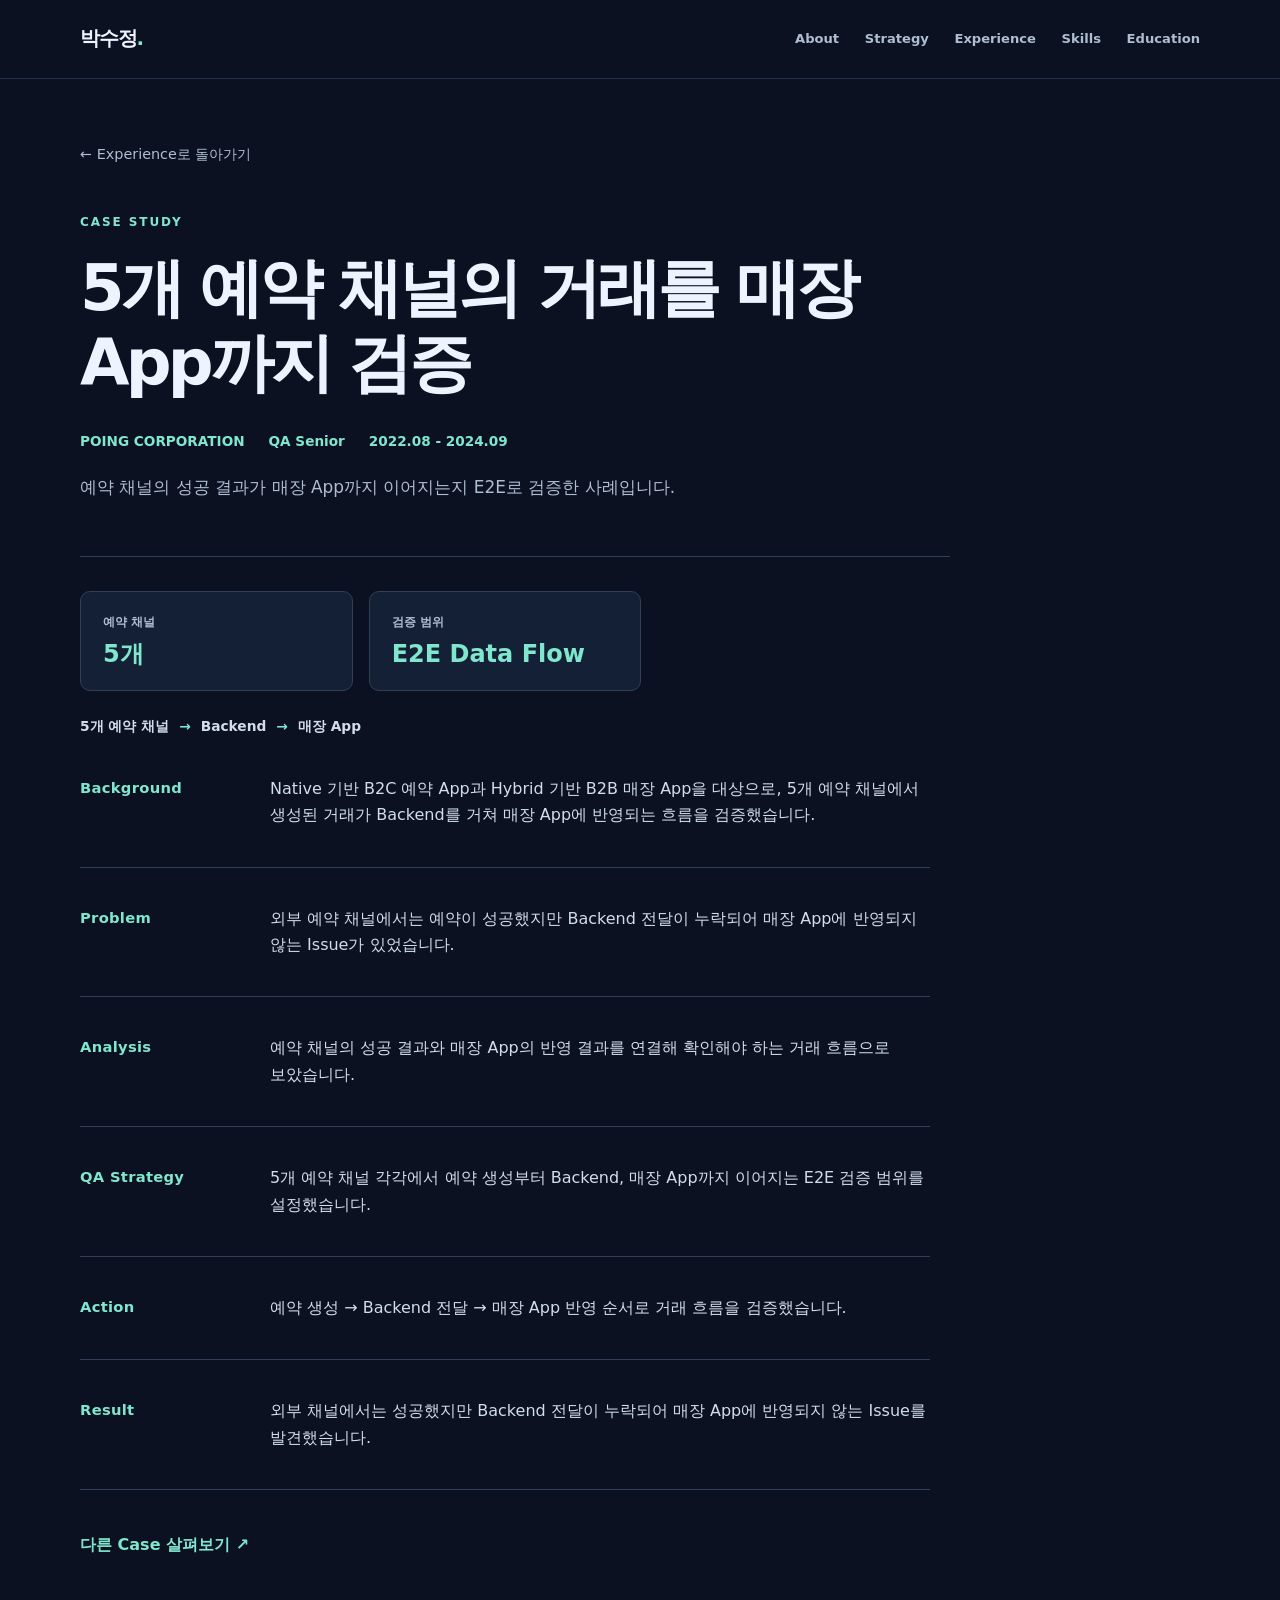
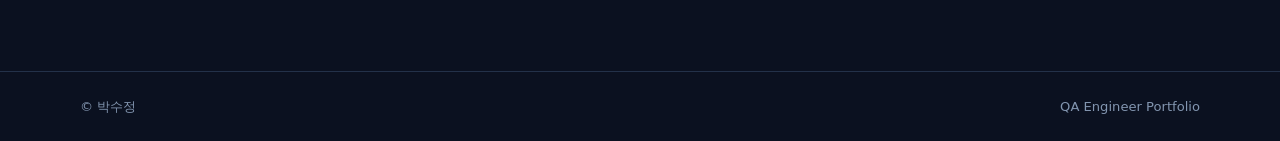
==== cases/product-e2e.html @ 2d3e7423 "Build QA portfolio experience and case studies" ====
<!doctype html>
<html lang="ko">
<head>
  <meta charset="utf-8">
  <meta name="viewport" content="width=device-width, initial-scale=1">
  <meta name="description" content="5개 예약 채널의 거래를 매장 App까지 검증 사례">
  <title>5개 예약 채널의 거래를 매장 App까지 검증 | 박수정 QA Portfolio</title>
  <link rel="stylesheet" href="../assets/style.css">
</head>
<body>
  <a class="skip-link" href="#main">본문으로 이동</a>
  <header class="site-header"><div class="container header-inner">
    <a class="brand" href="../index.html" aria-label="박수정 홈">박수정<span>.</span></a>
    <nav class="site-nav" aria-label="주 메뉴"><a href="../index.html#about">About</a><a href="../index.html#strategy">Strategy</a><a href="../index.html#experience">Experience</a><a href="../index.html#skills">Skills</a><a href="../index.html#education">Education</a></nav>
  </div></header>
  <main class="container detail-main" id="main">
    <a class="back-link" href="../index.html#poing">← Experience로 돌아가기</a>
    <header class="detail-header">
      <p class="eyebrow">Case Study</p>
      <h1>5개 예약 채널의 거래를 매장 App까지 검증</h1>
      <div class="detail-meta"><span>POING CORPORATION</span><span>QA Senior</span><span>2022.08 - 2024.09</span></div>
      <p>예약 채널의 성공 결과가 매장 App까지 이어지는지 E2E로 검증한 사례입니다.</p>
    </header>
    <dl class="detail-highlights">
      <div><dt>예약 채널</dt><dd>5개</dd></div>
      <div><dt>검증 범위</dt><dd>E2E Data Flow</dd></div>
    </dl>
    <ol class="detail-flow" aria-label="예약 Data Flow"><li>5개 예약 채널</li><li>Backend</li><li>매장 App</li></ol>
    <div class="detail-content">
    <section class="detail-block" aria-labelledby="block-1"><h2 id="block-1">Background</h2><p>Native 기반 B2C 예약 App과 Hybrid 기반 B2B 매장 App을 대상으로, 5개 예약 채널에서 생성된 거래가 Backend를 거쳐 매장 App에 반영되는 흐름을 검증했습니다.</p></section>
    <section class="detail-block" aria-labelledby="block-2"><h2 id="block-2">Problem</h2><p>외부 예약 채널에서는 예약이 성공했지만 Backend 전달이 누락되어 매장 App에 반영되지 않는 Issue가 있었습니다.</p></section>
    <section class="detail-block" aria-labelledby="block-3"><h2 id="block-3">Analysis</h2><p>예약 채널의 성공 결과와 매장 App의 반영 결과를 연결해 확인해야 하는 거래 흐름으로 보았습니다.</p></section>
    <section class="detail-block" aria-labelledby="block-4"><h2 id="block-4">QA Strategy</h2><p>5개 예약 채널 각각에서 예약 생성부터 Backend, 매장 App까지 이어지는 E2E 검증 범위를 설정했습니다.</p></section>
    <section class="detail-block" aria-labelledby="block-5"><h2 id="block-5">Action</h2><p>예약 생성 → Backend 전달 → 매장 App 반영 순서로 거래 흐름을 검증했습니다.</p></section>
    <section class="detail-block" aria-labelledby="block-6"><h2 id="block-6">Result</h2><p>외부 채널에서는 성공했지만 Backend 전달이 누락되어 매장 App에 반영되지 않는 Issue를 발견했습니다.</p></section>
    </div>
    <a class="detail-next" href="../index.html#poing">다른 Case 살펴보기 ↗</a>
  </main>
  <footer class="site-footer"><div class="container"><span>© 박수정</span><span>QA Engineer Portfolio</span></div></footer>
</body>
</html>
---- assets/style.css ----
:root {
  color-scheme: dark;
  font-family: system-ui, -apple-system, BlinkMacSystemFont, "Segoe UI", sans-serif;
  background: #0b1120;
  color: #edf3ff;
  line-height: 1.65;
}
* { box-sizing: border-box; }
html { scroll-behavior: smooth; }
body { margin: 0; min-width: 320px; }
a { color: inherit; }
a:focus-visible { outline: 2px solid #80e6ce; outline-offset: 4px; }
.skip-link { position: absolute; top: -60px; left: 16px; z-index: 10; padding: 8px 14px; background: #80e6ce; color: #0b1120; }
.skip-link:focus { top: 12px; }
.container { width: min(100% - 48px, 1120px); margin-inline: auto; }
.site-header { border-bottom: 1px solid #233149; }
.header-inner { display: flex; align-items: center; justify-content: space-between; gap: 32px; min-height: 78px; }
.brand { flex: none; font-size: 1.24rem; font-weight: 800; letter-spacing: -.06em; text-decoration: none; }
.brand span { color: #80e6ce; }
.site-nav { display: flex; align-items: center; gap: clamp(12px, 2vw, 26px); }
.site-nav a { color: #aebdd1; font-size: .82rem; font-weight: 600; white-space: nowrap; text-decoration: none; }
.site-nav a:hover, .profile-links a:hover { color: #80e6ce; }
.eyebrow { margin: 0 0 18px; color: #80e6ce; font-size: .75rem; font-weight: 800; letter-spacing: .16em; text-transform: uppercase; }
.eyebrow span { display: inline-block; margin-right: 10px; padding: 3px 7px; border: 1px solid #3a726e; border-radius: 4px; letter-spacing: 0; }
.hero { display: grid; grid-template-columns: minmax(0, 1.8fr) minmax(260px, .7fr); align-items: center; gap: 42px clamp(32px, 5vw, 70px); padding-block: clamp(76px, 9vw, 112px); }
.hero-name { margin: 0 0 22px; font-size: 1.15rem; font-weight: 800; letter-spacing: -.035em; }
.hero-name span { display: inline-block; margin-left: 12px; color: #aebdd1; font-size: .86rem; font-weight: 600; letter-spacing: 0; }
.hero h1 { margin: 0; max-width: 830px; font-size: clamp(2.05rem, 3.6vw, 3.35rem); line-height: 1.3; letter-spacing: -.055em; word-break: keep-all; }
.hero h1 span { color: #80e6ce; }
.lead { max-width: 690px; margin: 28px 0 0; color: #d2ddec; font-size: 1rem; word-break: keep-all; }
.supporting-copy { max-width: 690px; margin: 14px 0 0; color: #aebdd1; font-size: .94rem; word-break: keep-all; }
.profile-card { padding: 28px; border: 1px solid #2c3d54; border-radius: 14px; background: linear-gradient(145deg, #17243a, #101b2e); }
.profile-card .eyebrow { margin-bottom: 12px; }
.profile-links { display: grid; gap: 12px; margin-top: 20px; }
.profile-links > div { padding-top: 12px; border-top: 1px solid #304057; }
.profile-links > div > span { display: block; color: #80e6ce; font-size: .7rem; font-weight: 700; }
.profile-links a { display: flex; justify-content: space-between; gap: 6px; margin-top: 3px; font-size: .8rem; overflow-wrap: anywhere; text-decoration: none; }
.profile-links a span { flex: none; }
.metric-list { grid-column: 1 / -1; display: grid; grid-template-columns: repeat(4, minmax(0, 1fr)); margin: 10px 0 0; padding: 22px 0 0; border-top: 1px solid #304057; list-style: none; }
.metric-list li { padding: 8px 22px; border-left: 1px solid #304057; }
.metric-list li:first-child { padding-left: 0; border-left: 0; }
.metric-list strong { display: block; color: #80e6ce; font-size: clamp(1.6rem, 2.5vw, 2.15rem); line-height: 1.1; letter-spacing: -.05em; }
.metric-list span { display: block; margin-top: 8px; color: #aebdd1; font-size: .77rem; font-weight: 600; }
.section { padding-block: clamp(76px, 9vw, 122px); scroll-margin-top: 24px; }
.section-tint { border-block: 1px solid #1f2c40; background: #111b2c; }
.section-heading { margin-bottom: 36px; }
.section-heading h2 { margin: 0; font-size: clamp(1.9rem, 3.4vw, 2.8rem); line-height: 1.25; letter-spacing: -.055em; word-break: keep-all; }
.section-heading > p:last-child { margin: 16px 0 0; color: #aebdd1; }
.strategy-flow { position: relative; display: grid; grid-template-columns: repeat(5, minmax(0, 1fr)); gap: 0; margin: 0; padding: 0; list-style: none; }
.strategy-flow::before { position: absolute; top: 15px; right: 9%; left: 9%; height: 1px; background: #426c70; content: ""; }
.strategy-flow > li { position: relative; min-width: 0; padding: 0 18px 0 0; }
.strategy-flow > li::before { position: absolute; top: 10px; left: 3px; width: 11px; height: 11px; border: 2px solid #80e6ce; border-radius: 50%; background: #111b2c; content: ""; }
.step-number { display: block; padding-left: 25px; color: #80e6ce; font-size: .76rem; font-weight: 800; line-height: 32px; }
.strategy-flow h3 { margin: 22px 0 14px; font-size: 1.04rem; letter-spacing: -.03em; }
.term-list, .skill-list { display: flex; flex-wrap: wrap; gap: 6px; margin: 0; padding: 0; list-style: none; }
.term-list li, .skill-list li { padding: 3px 7px; border: 1px solid #344761; border-radius: 4px; color: #b8c9da; font-size: .77rem; line-height: 1.4; }
.experience { padding-block: 40px 80px; border-top: 1px solid #304057; scroll-margin-top: 24px; }
.experience:last-child { padding-bottom: 0; }
.experience-header { display: flex; justify-content: space-between; align-items: flex-start; gap: 18px; }
.experience-number { margin: 0 0 10px; color: #80e6ce; font-size: .75rem; font-weight: 800; letter-spacing: .08em; text-transform: uppercase; }
.experience-header h3 { margin: 0; font-size: clamp(1.55rem, 2.4vw, 2.1rem); line-height: 1.25; letter-spacing: -.04em; }
.experience-role { margin: 8px 0 0; color: #d2ddec; font-size: .95rem; font-weight: 700; }
.experience-role span { margin-left: 8px; color: #aebdd1; font-weight: 500; }
.experience-date { flex: none; margin-top: 24px; color: #80e6ce; font-size: .84rem; font-weight: 700; }
.experience-summary { margin: 24px 0 0; color: #b8c7da; font-size: 1rem; word-break: keep-all; }
.app-types { display: flex; flex-wrap: wrap; gap: 8px; margin-top: 16px; }
.app-types span { padding: 5px 10px; border: 1px solid #344761; border-radius: 5px; color: #b8c7da; font-size: .79rem; }
.app-types strong { margin-left: 6px; color: #80e6ce; }
.responsibilities { display: grid; grid-template-columns: 120px minmax(0, 1fr); gap: 20px; margin-top: 34px; padding-block: 22px; border-block: 1px solid #304057; }
.responsibilities h4, .cases-heading { margin: 0; color: #80e6ce; font-size: .86rem; font-weight: 800; }
.responsibilities ul { display: grid; grid-template-columns: repeat(2, minmax(0, 1fr)); gap: 8px 28px; margin: 0; padding-left: 18px; color: #b8c7da; font-size: .85rem; word-break: keep-all; }
.cases-heading { margin: 34px 0 16px; }
.case-grid { display: grid; grid-template-columns: repeat(2, minmax(0, 1fr)); gap: 18px; }
.case-card { display: flex; flex-direction: column; min-height: 300px; padding: clamp(24px, 3vw, 36px); border: 1px solid #304057; border-radius: 12px; background: #142036; text-decoration: none; transition: border-color .15s ease, transform .15s ease; }
.case-card:hover { border-color: #80e6ce; transform: translateY(-3px); }
.case-top { display: flex; justify-content: space-between; gap: 16px; font-size: .75rem; font-weight: 800; letter-spacing: .08em; }
.case-index { color: #80e6ce; }
.case-tag { padding: 3px 8px; border: 1px solid #3a5263; border-radius: 4px; color: #b4c7d7; font-size: .68rem; letter-spacing: 0; }
.case-card h5 { margin: 22px 0 12px; font-size: clamp(1.35rem, 2vw, 1.8rem); line-height: 1.35; letter-spacing: -.045em; word-break: keep-all; }
.case-facts { display: grid; gap: 11px; margin: 8px 0 0; }
.case-facts div { display: grid; grid-template-columns: 75px minmax(0, 1fr); gap: 10px; }
.case-facts dt { color: #91a7bd; font-size: .74rem; font-weight: 700; }
.case-facts dd { margin: 0; color: #c7d5e5; font-size: .84rem; word-break: keep-all; }
.case-facts strong { color: #80e6ce; }
.case-link { display: block; margin-top: auto; padding-top: 14px; border-top: 1px solid #304057; color: #80e6ce; font-size: 1.2rem; text-align: right; }
.skills-grid { display: grid; grid-template-columns: repeat(4, minmax(0, 1fr)); gap: 16px; }
.skill-group { padding: 22px 0; border-top: 2px solid #80e6ce; }
.skill-group h3 { margin: 0 0 12px; font-size: 1rem; }
.credentials-grid { display: grid; grid-template-columns: repeat(2, minmax(0, 1fr)); gap: 18px; }
.credential { padding: 25px 28px; border: 1px solid #304057; border-radius: 10px; background: #142036; }
.credential h3 { margin: 0 0 22px; color: #80e6ce; font-size: .86rem; }
.credential p { margin: 0 0 5px; font-size: 1.13rem; font-weight: 700; }
.credential time { color: #aebdd1; font-size: .84rem; }
.site-footer { padding-block: 24px; border-top: 1px solid #233149; color: #8295af; font-size: .82rem; }
.site-footer .container { display: flex; justify-content: space-between; gap: 16px; }
.detail-main { padding-block: 62px 112px; }
.back-link { display: inline-block; margin-bottom: 46px; color: #aebdd1; font-size: .9rem; text-decoration: none; }
.back-link:hover { color: #80e6ce; }
.detail-header { max-width: 870px; padding-bottom: 54px; border-bottom: 1px solid #304057; }
.detail-header h1 { margin: 0; font-size: clamp(2.2rem, 5vw, 4.2rem); line-height: 1.18; letter-spacing: -.06em; word-break: keep-all; }
.detail-header > p:last-child { margin: 22px 0 0; color: #aebdd1; font-size: 1.06rem; }
.detail-meta { display: flex; flex-wrap: wrap; gap: 8px 24px; margin-top: 28px; color: #80e6ce; font-size: .85rem; font-weight: 700; }
.detail-highlights { display: grid; grid-template-columns: repeat(3, minmax(0, 1fr)); gap: 16px; max-width: 850px; margin: 34px 0 0; }
.detail-highlights div { padding: 20px 22px; border: 1px solid #304057; border-radius: 10px; background: #142036; }
.detail-highlights dt { color: #aebdd1; font-size: .76rem; font-weight: 700; }
.detail-highlights dd { margin: 7px 0 0; color: #80e6ce; font-size: clamp(1.1rem, 2vw, 1.5rem); font-weight: 800; line-height: 1.3; word-break: keep-all; }
.detail-flow { display: flex; flex-wrap: wrap; gap: 10px; max-width: 850px; margin: 24px 0 0; padding: 0; list-style: none; }
.detail-flow li { display: flex; align-items: center; gap: 10px; color: #d2ddec; font-size: .86rem; font-weight: 700; }
.detail-flow li + li::before { color: #80e6ce; content: "→"; }
.detail-content { max-width: 850px; }
.detail-block { display: grid; grid-template-columns: 160px minmax(0, 1fr); gap: 30px; padding: 38px 0; border-bottom: 1px solid #304057; }
.detail-block h2 { margin: 0; color: #80e6ce; font-size: .92rem; font-weight: 800; letter-spacing: .02em; }
.detail-block p, .detail-block ul { margin: 0; color: #d2ddec; word-break: keep-all; }
.detail-block ul { padding-left: 20px; }
.detail-block li + li { margin-top: 9px; }
.detail-next { display: inline-block; margin-top: 42px; color: #80e6ce; font-weight: 700; text-decoration: none; }
.detail-next:hover { text-decoration: underline; }
@media (max-width: 900px) {
  .header-inner { align-items: flex-start; flex-direction: column; justify-content: center; gap: 10px; padding-block: 16px; }
  .site-nav { width: 100%; overflow-x: auto; padding-bottom: 5px; }
  .hero { grid-template-columns: 1fr; padding-block: 84px; }
  .profile-card { max-width: 420px; }
  .strategy-flow { grid-template-columns: 1fr; gap: 26px; }
  .strategy-flow::before { top: 12px; bottom: 12px; left: 8px; width: 1px; height: auto; }
  .strategy-flow > li { padding: 0 0 0 34px; }
  .strategy-flow > li::before { top: 9px; }
  .step-number { padding-left: 0; line-height: 27px; }
  .strategy-flow h3 { margin: 5px 0 9px; }
  .skills-grid { grid-template-columns: repeat(2, minmax(0, 1fr)); }
}
@media (max-width: 640px) {
  .container { width: min(100% - 36px, 1120px); }
  .site-nav { display: grid; grid-template-columns: repeat(3, max-content); gap: 8px 18px; overflow-x: visible; }
  .hero { gap: 42px; padding-block: 68px 82px; }
  .hero h1 { font-size: clamp(1.95rem, 7.4vw, 2.8rem); }
  .hero h1 br { display: none; }
  .metric-list { grid-template-columns: repeat(2, minmax(0, 1fr)); gap: 18px 0; }
  .metric-list li:nth-child(odd) { padding-left: 0; border-left: 0; }
  .section { padding-block: 70px; }
  .case-grid, .credentials-grid { grid-template-columns: 1fr; }
  .experience-header { flex-direction: column; gap: 4px; }
  .experience-date { margin-top: 0; }
  .responsibilities { grid-template-columns: 1fr; gap: 12px; }
  .responsibilities ul { grid-template-columns: 1fr; }
  .case-card { min-height: 270px; }
  .detail-main { padding-block: 42px 80px; }
  .detail-highlights { grid-template-columns: 1fr; gap: 8px; }
  .detail-highlights div { padding: 15px 18px; }
  .detail-flow { flex-direction: column; gap: 7px; }
  .detail-flow li + li::before { transform: rotate(90deg); }
  .back-link { margin-bottom: 32px; }
  .detail-block { grid-template-columns: 1fr; gap: 10px; padding-block: 28px; }
}
@media (prefers-reduced-motion: reduce) {
  html { scroll-behavior: auto; }
  .case-card { transition: none; }
  .case-card:hover { transform: none; }
}
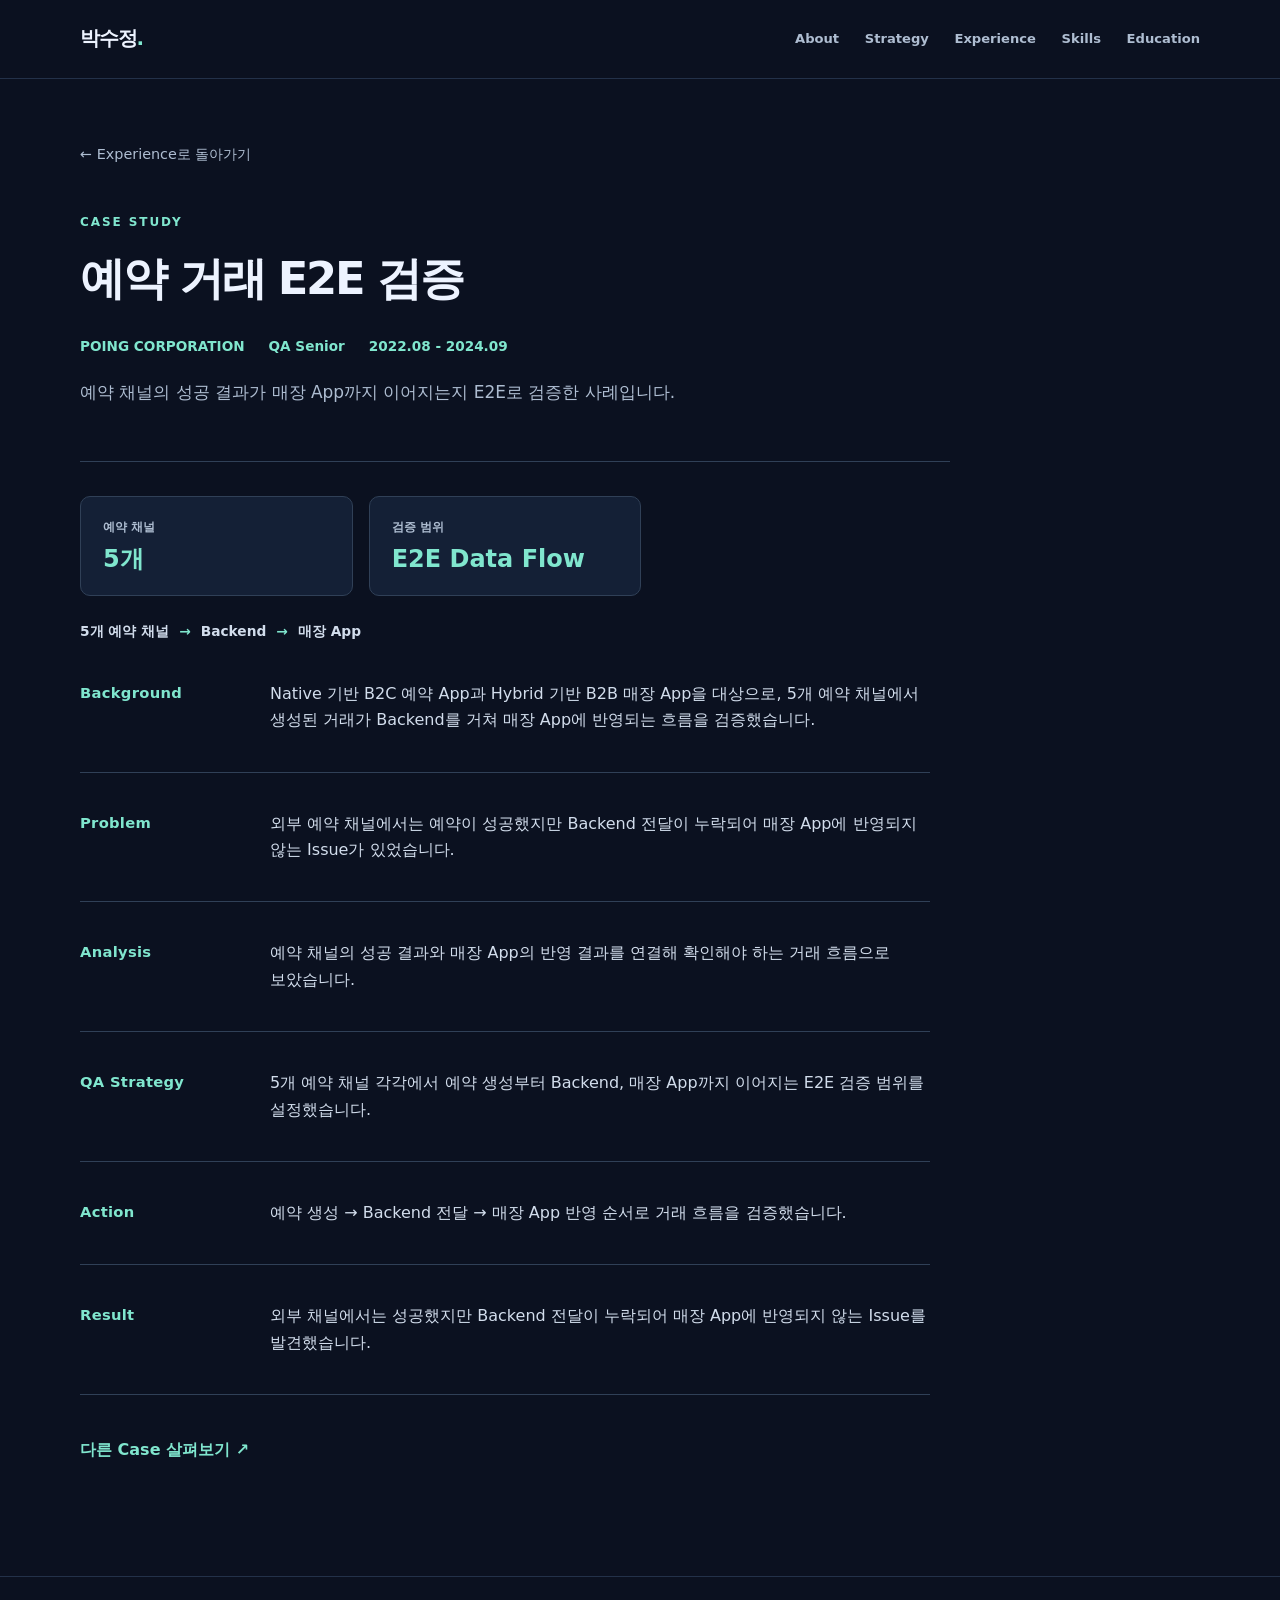
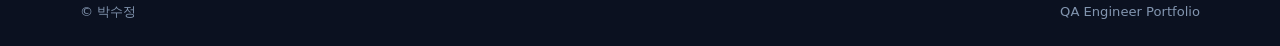
==== commit a454056d: "Simplify portfolio headings" ====
--- a/cases/product-e2e.html
+++ b/cases/product-e2e.html
@@ -17,7 +17,7 @@
     <a class="back-link" href="../index.html#poing">← Experience로 돌아가기</a>
     <header class="detail-header">
       <p class="eyebrow">Case Study</p>
-      <h1>5개 예약 채널의 거래를 매장 App까지 검증</h1>
+      <h1>예약 거래 E2E 검증</h1>
       <div class="detail-meta"><span>POING CORPORATION</span><span>QA Senior</span><span>2022.08 - 2024.09</span></div>
       <p>예약 채널의 성공 결과가 매장 App까지 이어지는지 E2E로 검증한 사례입니다.</p>
     </header>
--- a/assets/style.css
+++ b/assets/style.css
@@ -25,7 +25,7 @@
 .hero { display: grid; grid-template-columns: minmax(0, 1.8fr) minmax(260px, .7fr); align-items: center; gap: 42px clamp(32px, 5vw, 70px); padding-block: clamp(76px, 9vw, 112px); }
 .hero-name { margin: 0 0 22px; font-size: 1.15rem; font-weight: 800; letter-spacing: -.035em; }
 .hero-name span { display: inline-block; margin-left: 12px; color: #aebdd1; font-size: .86rem; font-weight: 600; letter-spacing: 0; }
-.hero h1 { margin: 0; max-width: 830px; font-size: clamp(2.05rem, 3.6vw, 3.35rem); line-height: 1.3; letter-spacing: -.055em; word-break: keep-all; }
+.hero h1 { margin: 0; max-width: 830px; font-size: clamp(1.9rem, 3vw, 2.8rem); line-height: 1.3; letter-spacing: -.05em; word-break: keep-all; }
 .hero h1 span { color: #80e6ce; }
 .lead { max-width: 690px; margin: 28px 0 0; color: #d2ddec; font-size: 1rem; word-break: keep-all; }
 .supporting-copy { max-width: 690px; margin: 14px 0 0; color: #aebdd1; font-size: .94rem; word-break: keep-all; }
@@ -44,7 +44,7 @@
 .section { padding-block: clamp(76px, 9vw, 122px); scroll-margin-top: 24px; }
 .section-tint { border-block: 1px solid #1f2c40; background: #111b2c; }
 .section-heading { margin-bottom: 36px; }
-.section-heading h2 { margin: 0; font-size: clamp(1.9rem, 3.4vw, 2.8rem); line-height: 1.25; letter-spacing: -.055em; word-break: keep-all; }
+.section-heading h2 { margin: 0; font-size: clamp(1.7rem, 2.8vw, 2.35rem); line-height: 1.25; letter-spacing: -.05em; word-break: keep-all; }
 .section-heading > p:last-child { margin: 16px 0 0; color: #aebdd1; }
 .strategy-flow { position: relative; display: grid; grid-template-columns: repeat(5, minmax(0, 1fr)); gap: 0; margin: 0; padding: 0; list-style: none; }
 .strategy-flow::before { position: absolute; top: 15px; right: 9%; left: 9%; height: 1px; background: #426c70; content: ""; }
@@ -58,7 +58,7 @@
 .experience:last-child { padding-bottom: 0; }
 .experience-header { display: flex; justify-content: space-between; align-items: flex-start; gap: 18px; }
 .experience-number { margin: 0 0 10px; color: #80e6ce; font-size: .75rem; font-weight: 800; letter-spacing: .08em; text-transform: uppercase; }
-.experience-header h3 { margin: 0; font-size: clamp(1.55rem, 2.4vw, 2.1rem); line-height: 1.25; letter-spacing: -.04em; }
+.experience-header h3 { margin: 0; font-size: clamp(1.45rem, 2.1vw, 1.85rem); line-height: 1.25; letter-spacing: -.04em; }
 .experience-role { margin: 8px 0 0; color: #d2ddec; font-size: .95rem; font-weight: 700; }
 .experience-role span { margin-left: 8px; color: #aebdd1; font-weight: 500; }
 .experience-date { flex: none; margin-top: 24px; color: #80e6ce; font-size: .84rem; font-weight: 700; }
@@ -71,12 +71,12 @@
 .responsibilities ul { display: grid; grid-template-columns: repeat(2, minmax(0, 1fr)); gap: 8px 28px; margin: 0; padding-left: 18px; color: #b8c7da; font-size: .85rem; word-break: keep-all; }
 .cases-heading { margin: 34px 0 16px; }
 .case-grid { display: grid; grid-template-columns: repeat(2, minmax(0, 1fr)); gap: 18px; }
-.case-card { display: flex; flex-direction: column; min-height: 300px; padding: clamp(24px, 3vw, 36px); border: 1px solid #304057; border-radius: 12px; background: #142036; text-decoration: none; transition: border-color .15s ease, transform .15s ease; }
+.case-card { display: flex; flex-direction: column; min-height: 275px; padding: clamp(24px, 3vw, 36px); border: 1px solid #304057; border-radius: 12px; background: #142036; text-decoration: none; transition: border-color .15s ease, transform .15s ease; }
 .case-card:hover { border-color: #80e6ce; transform: translateY(-3px); }
 .case-top { display: flex; justify-content: space-between; gap: 16px; font-size: .75rem; font-weight: 800; letter-spacing: .08em; }
 .case-index { color: #80e6ce; }
 .case-tag { padding: 3px 8px; border: 1px solid #3a5263; border-radius: 4px; color: #b4c7d7; font-size: .68rem; letter-spacing: 0; }
-.case-card h5 { margin: 22px 0 12px; font-size: clamp(1.35rem, 2vw, 1.8rem); line-height: 1.35; letter-spacing: -.045em; word-break: keep-all; }
+.case-card h5 { margin: 20px 0 10px; font-size: clamp(1.15rem, 1.65vw, 1.45rem); line-height: 1.4; letter-spacing: -.035em; word-break: keep-all; }
 .case-facts { display: grid; gap: 11px; margin: 8px 0 0; }
 .case-facts div { display: grid; grid-template-columns: 75px minmax(0, 1fr); gap: 10px; }
 .case-facts dt { color: #91a7bd; font-size: .74rem; font-weight: 700; }
@@ -97,7 +97,7 @@
 .back-link { display: inline-block; margin-bottom: 46px; color: #aebdd1; font-size: .9rem; text-decoration: none; }
 .back-link:hover { color: #80e6ce; }
 .detail-header { max-width: 870px; padding-bottom: 54px; border-bottom: 1px solid #304057; }
-.detail-header h1 { margin: 0; font-size: clamp(2.2rem, 5vw, 4.2rem); line-height: 1.18; letter-spacing: -.06em; word-break: keep-all; }
+.detail-header h1 { margin: 0; font-size: clamp(1.95rem, 3.5vw, 2.9rem); line-height: 1.25; letter-spacing: -.05em; word-break: keep-all; }
 .detail-header > p:last-child { margin: 22px 0 0; color: #aebdd1; font-size: 1.06rem; }
 .detail-meta { display: flex; flex-wrap: wrap; gap: 8px 24px; margin-top: 28px; color: #80e6ce; font-size: .85rem; font-weight: 700; }
 .detail-highlights { display: grid; grid-template-columns: repeat(3, minmax(0, 1fr)); gap: 16px; max-width: 850px; margin: 34px 0 0; }
@@ -132,8 +132,7 @@
   .container { width: min(100% - 36px, 1120px); }
   .site-nav { display: grid; grid-template-columns: repeat(3, max-content); gap: 8px 18px; overflow-x: visible; }
   .hero { gap: 42px; padding-block: 68px 82px; }
-  .hero h1 { font-size: clamp(1.95rem, 7.4vw, 2.8rem); }
-  .hero h1 br { display: none; }
+  .hero h1 { font-size: clamp(1.9rem, 7vw, 2.25rem); }
   .metric-list { grid-template-columns: repeat(2, minmax(0, 1fr)); gap: 18px 0; }
   .metric-list li:nth-child(odd) { padding-left: 0; border-left: 0; }
   .section { padding-block: 70px; }
@@ -142,7 +141,7 @@
   .experience-date { margin-top: 0; }
   .responsibilities { grid-template-columns: 1fr; gap: 12px; }
   .responsibilities ul { grid-template-columns: 1fr; }
-  .case-card { min-height: 270px; }
+  .case-card { min-height: 260px; }
   .detail-main { padding-block: 42px 80px; }
   .detail-highlights { grid-template-columns: 1fr; gap: 8px; }
   .detail-highlights div { padding: 15px 18px; }
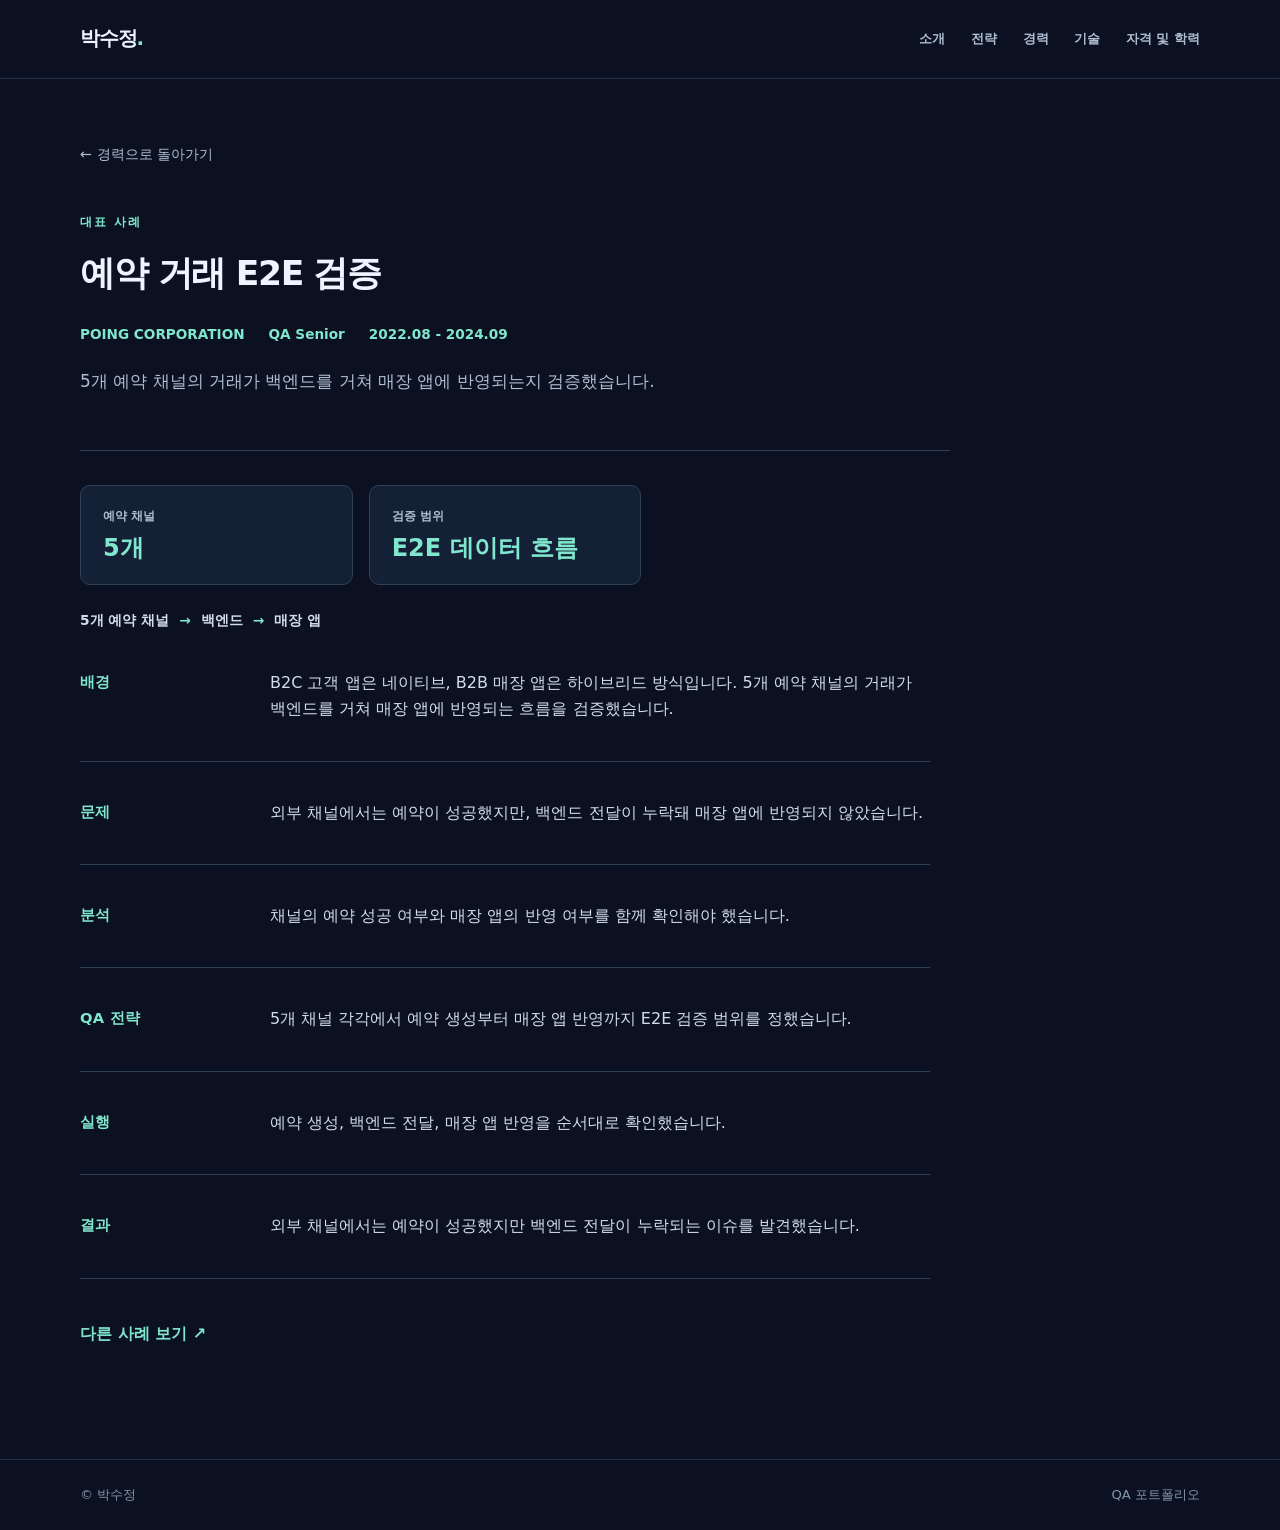
==== commit 48b5a13b: "Refine Korean portfolio copy" ====
--- a/cases/product-e2e.html
+++ b/cases/product-e2e.html
@@ -3,39 +3,39 @@
 <head>
   <meta charset="utf-8">
   <meta name="viewport" content="width=device-width, initial-scale=1">
-  <meta name="description" content="5개 예약 채널의 거래를 매장 App까지 검증 사례">
-  <title>5개 예약 채널의 거래를 매장 App까지 검증 | 박수정 QA Portfolio</title>
+  <meta name="description" content="5개 예약 채널에서 생성된 거래를 백엔드와 매장 앱까지 검증한 사례">
+  <title>예약 거래 E2E 검증 | 박수정 QA 포트폴리오</title>
   <link rel="stylesheet" href="../assets/style.css">
 </head>
 <body>
   <a class="skip-link" href="#main">본문으로 이동</a>
   <header class="site-header"><div class="container header-inner">
     <a class="brand" href="../index.html" aria-label="박수정 홈">박수정<span>.</span></a>
-    <nav class="site-nav" aria-label="주 메뉴"><a href="../index.html#about">About</a><a href="../index.html#strategy">Strategy</a><a href="../index.html#experience">Experience</a><a href="../index.html#skills">Skills</a><a href="../index.html#education">Education</a></nav>
+    <nav class="site-nav" aria-label="주 메뉴"><a href="../index.html#about">소개</a><a href="../index.html#strategy">전략</a><a href="../index.html#experience">경력</a><a href="../index.html#skills">기술</a><a href="../index.html#education">자격 및 학력</a></nav>
   </div></header>
   <main class="container detail-main" id="main">
-    <a class="back-link" href="../index.html#poing">← Experience로 돌아가기</a>
+    <a class="back-link" href="../index.html#poing">← 경력으로 돌아가기</a>
     <header class="detail-header">
-      <p class="eyebrow">Case Study</p>
+      <p class="eyebrow">대표 사례</p>
       <h1>예약 거래 E2E 검증</h1>
       <div class="detail-meta"><span>POING CORPORATION</span><span>QA Senior</span><span>2022.08 - 2024.09</span></div>
-      <p>예약 채널의 성공 결과가 매장 App까지 이어지는지 E2E로 검증한 사례입니다.</p>
+      <p>5개 예약 채널의 거래가 백엔드를 거쳐 매장 앱에 반영되는지 검증했습니다.</p>
     </header>
     <dl class="detail-highlights">
       <div><dt>예약 채널</dt><dd>5개</dd></div>
-      <div><dt>검증 범위</dt><dd>E2E Data Flow</dd></div>
+      <div><dt>검증 범위</dt><dd>E2E 데이터 흐름</dd></div>
     </dl>
-    <ol class="detail-flow" aria-label="예약 Data Flow"><li>5개 예약 채널</li><li>Backend</li><li>매장 App</li></ol>
+    <ol class="detail-flow" aria-label="예약 데이터 흐름"><li>5개 예약 채널</li><li>백엔드</li><li>매장 앱</li></ol>
     <div class="detail-content">
-    <section class="detail-block" aria-labelledby="block-1"><h2 id="block-1">Background</h2><p>Native 기반 B2C 예약 App과 Hybrid 기반 B2B 매장 App을 대상으로, 5개 예약 채널에서 생성된 거래가 Backend를 거쳐 매장 App에 반영되는 흐름을 검증했습니다.</p></section>
-    <section class="detail-block" aria-labelledby="block-2"><h2 id="block-2">Problem</h2><p>외부 예약 채널에서는 예약이 성공했지만 Backend 전달이 누락되어 매장 App에 반영되지 않는 Issue가 있었습니다.</p></section>
-    <section class="detail-block" aria-labelledby="block-3"><h2 id="block-3">Analysis</h2><p>예약 채널의 성공 결과와 매장 App의 반영 결과를 연결해 확인해야 하는 거래 흐름으로 보았습니다.</p></section>
-    <section class="detail-block" aria-labelledby="block-4"><h2 id="block-4">QA Strategy</h2><p>5개 예약 채널 각각에서 예약 생성부터 Backend, 매장 App까지 이어지는 E2E 검증 범위를 설정했습니다.</p></section>
-    <section class="detail-block" aria-labelledby="block-5"><h2 id="block-5">Action</h2><p>예약 생성 → Backend 전달 → 매장 App 반영 순서로 거래 흐름을 검증했습니다.</p></section>
-    <section class="detail-block" aria-labelledby="block-6"><h2 id="block-6">Result</h2><p>외부 채널에서는 성공했지만 Backend 전달이 누락되어 매장 App에 반영되지 않는 Issue를 발견했습니다.</p></section>
+    <section class="detail-block" aria-labelledby="block-1"><h2 id="block-1">배경</h2><p>B2C 고객 앱은 네이티브, B2B 매장 앱은 하이브리드 방식입니다. 5개 예약 채널의 거래가 백엔드를 거쳐 매장 앱에 반영되는 흐름을 검증했습니다.</p></section>
+    <section class="detail-block" aria-labelledby="block-2"><h2 id="block-2">문제</h2><p>외부 채널에서는 예약이 성공했지만, 백엔드 전달이 누락돼 매장 앱에 반영되지 않았습니다.</p></section>
+    <section class="detail-block" aria-labelledby="block-3"><h2 id="block-3">분석</h2><p>채널의 예약 성공 여부와 매장 앱의 반영 여부를 함께 확인해야 했습니다.</p></section>
+    <section class="detail-block" aria-labelledby="block-4"><h2 id="block-4">QA 전략</h2><p>5개 채널 각각에서 예약 생성부터 매장 앱 반영까지 E2E 검증 범위를 정했습니다.</p></section>
+    <section class="detail-block" aria-labelledby="block-5"><h2 id="block-5">실행</h2><p>예약 생성, 백엔드 전달, 매장 앱 반영을 순서대로 확인했습니다.</p></section>
+    <section class="detail-block" aria-labelledby="block-6"><h2 id="block-6">결과</h2><p>외부 채널에서는 예약이 성공했지만 백엔드 전달이 누락되는 이슈를 발견했습니다.</p></section>
     </div>
-    <a class="detail-next" href="../index.html#poing">다른 Case 살펴보기 ↗</a>
+    <a class="detail-next" href="../index.html#poing">다른 사례 보기 ↗</a>
   </main>
-  <footer class="site-footer"><div class="container"><span>© 박수정</span><span>QA Engineer Portfolio</span></div></footer>
+  <footer class="site-footer"><div class="container"><span>© 박수정</span><span>QA 포트폴리오</span></div></footer>
 </body>
 </html>
--- a/assets/style.css
+++ b/assets/style.css
@@ -25,26 +25,21 @@
 .hero { display: grid; grid-template-columns: minmax(0, 1.8fr) minmax(260px, .7fr); align-items: center; gap: 42px clamp(32px, 5vw, 70px); padding-block: clamp(76px, 9vw, 112px); }
 .hero-name { margin: 0 0 22px; font-size: 1.15rem; font-weight: 800; letter-spacing: -.035em; }
 .hero-name span { display: inline-block; margin-left: 12px; color: #aebdd1; font-size: .86rem; font-weight: 600; letter-spacing: 0; }
-.hero h1 { margin: 0; max-width: 830px; font-size: clamp(1.9rem, 3vw, 2.8rem); line-height: 1.3; letter-spacing: -.05em; word-break: keep-all; }
+.hero h1 { margin: 0; max-width: 830px; font-size: clamp(1.75rem, 2.5vw, 2.3rem); line-height: 1.35; letter-spacing: -.04em; word-break: keep-all; }
 .hero h1 span { color: #80e6ce; }
 .lead { max-width: 690px; margin: 28px 0 0; color: #d2ddec; font-size: 1rem; word-break: keep-all; }
-.supporting-copy { max-width: 690px; margin: 14px 0 0; color: #aebdd1; font-size: .94rem; word-break: keep-all; }
+.supporting-copy { max-width: 690px; margin: 14px 0 0; color: #aebdd1; font-size: 1rem; word-break: keep-all; }
 .profile-card { padding: 28px; border: 1px solid #2c3d54; border-radius: 14px; background: linear-gradient(145deg, #17243a, #101b2e); }
 .profile-card .eyebrow { margin-bottom: 12px; }
 .profile-links { display: grid; gap: 12px; margin-top: 20px; }
-.profile-links > div { padding-top: 12px; border-top: 1px solid #304057; }
+.profile-links > div { padding-top: 0; }
 .profile-links > div > span { display: block; color: #80e6ce; font-size: .7rem; font-weight: 700; }
 .profile-links a { display: flex; justify-content: space-between; gap: 6px; margin-top: 3px; font-size: .8rem; overflow-wrap: anywhere; text-decoration: none; }
 .profile-links a span { flex: none; }
-.metric-list { grid-column: 1 / -1; display: grid; grid-template-columns: repeat(4, minmax(0, 1fr)); margin: 10px 0 0; padding: 22px 0 0; border-top: 1px solid #304057; list-style: none; }
-.metric-list li { padding: 8px 22px; border-left: 1px solid #304057; }
-.metric-list li:first-child { padding-left: 0; border-left: 0; }
-.metric-list strong { display: block; color: #80e6ce; font-size: clamp(1.6rem, 2.5vw, 2.15rem); line-height: 1.1; letter-spacing: -.05em; }
-.metric-list span { display: block; margin-top: 8px; color: #aebdd1; font-size: .77rem; font-weight: 600; }
 .section { padding-block: clamp(76px, 9vw, 122px); scroll-margin-top: 24px; }
 .section-tint { border-block: 1px solid #1f2c40; background: #111b2c; }
 .section-heading { margin-bottom: 36px; }
-.section-heading h2 { margin: 0; font-size: clamp(1.7rem, 2.8vw, 2.35rem); line-height: 1.25; letter-spacing: -.05em; word-break: keep-all; }
+.section-heading h2 { margin: 0; font-size: clamp(1.55rem, 2.3vw, 2rem); line-height: 1.3; letter-spacing: -.04em; word-break: keep-all; }
 .section-heading > p:last-child { margin: 16px 0 0; color: #aebdd1; }
 .strategy-flow { position: relative; display: grid; grid-template-columns: repeat(5, minmax(0, 1fr)); gap: 0; margin: 0; padding: 0; list-style: none; }
 .strategy-flow::before { position: absolute; top: 15px; right: 9%; left: 9%; height: 1px; background: #426c70; content: ""; }
@@ -58,31 +53,31 @@
 .experience:last-child { padding-bottom: 0; }
 .experience-header { display: flex; justify-content: space-between; align-items: flex-start; gap: 18px; }
 .experience-number { margin: 0 0 10px; color: #80e6ce; font-size: .75rem; font-weight: 800; letter-spacing: .08em; text-transform: uppercase; }
-.experience-header h3 { margin: 0; font-size: clamp(1.45rem, 2.1vw, 1.85rem); line-height: 1.25; letter-spacing: -.04em; }
+.experience-header h3 { margin: 0; font-size: clamp(1.3rem, 1.8vw, 1.6rem); line-height: 1.3; letter-spacing: -.03em; }
 .experience-role { margin: 8px 0 0; color: #d2ddec; font-size: .95rem; font-weight: 700; }
 .experience-role span { margin-left: 8px; color: #aebdd1; font-weight: 500; }
 .experience-date { flex: none; margin-top: 24px; color: #80e6ce; font-size: .84rem; font-weight: 700; }
-.experience-summary { margin: 24px 0 0; color: #b8c7da; font-size: 1rem; word-break: keep-all; }
+.experience-summary { max-width: 820px; margin: 24px 0 0; color: #b8c7da; font-size: 1rem; word-break: keep-all; }
 .app-types { display: flex; flex-wrap: wrap; gap: 8px; margin-top: 16px; }
 .app-types span { padding: 5px 10px; border: 1px solid #344761; border-radius: 5px; color: #b8c7da; font-size: .79rem; }
 .app-types strong { margin-left: 6px; color: #80e6ce; }
 .responsibilities { display: grid; grid-template-columns: 120px minmax(0, 1fr); gap: 20px; margin-top: 34px; padding-block: 22px; border-block: 1px solid #304057; }
 .responsibilities h4, .cases-heading { margin: 0; color: #80e6ce; font-size: .86rem; font-weight: 800; }
-.responsibilities ul { display: grid; grid-template-columns: repeat(2, minmax(0, 1fr)); gap: 8px 28px; margin: 0; padding-left: 18px; color: #b8c7da; font-size: .85rem; word-break: keep-all; }
+.responsibilities ul { display: grid; grid-template-columns: repeat(2, minmax(0, 1fr)); gap: 8px 28px; margin: 0; padding-left: 18px; color: #b8c7da; font-size: .9rem; word-break: keep-all; }
 .cases-heading { margin: 34px 0 16px; }
 .case-grid { display: grid; grid-template-columns: repeat(2, minmax(0, 1fr)); gap: 18px; }
-.case-card { display: flex; flex-direction: column; min-height: 275px; padding: clamp(24px, 3vw, 36px); border: 1px solid #304057; border-radius: 12px; background: #142036; text-decoration: none; transition: border-color .15s ease, transform .15s ease; }
+.case-card { display: flex; flex-direction: column; min-height: 260px; padding: clamp(24px, 3vw, 36px); border: 1px solid #304057; border-radius: 12px; background: #142036; text-decoration: none; transition: border-color .15s ease, transform .15s ease; }
 .case-card:hover { border-color: #80e6ce; transform: translateY(-3px); }
 .case-top { display: flex; justify-content: space-between; gap: 16px; font-size: .75rem; font-weight: 800; letter-spacing: .08em; }
 .case-index { color: #80e6ce; }
 .case-tag { padding: 3px 8px; border: 1px solid #3a5263; border-radius: 4px; color: #b4c7d7; font-size: .68rem; letter-spacing: 0; }
-.case-card h5 { margin: 20px 0 10px; font-size: clamp(1.15rem, 1.65vw, 1.45rem); line-height: 1.4; letter-spacing: -.035em; word-break: keep-all; }
+.case-card h5 { margin: 18px 0 10px; font-size: clamp(1.05rem, 1.35vw, 1.25rem); line-height: 1.45; letter-spacing: -.02em; word-break: keep-all; }
 .case-facts { display: grid; gap: 11px; margin: 8px 0 0; }
 .case-facts div { display: grid; grid-template-columns: 75px minmax(0, 1fr); gap: 10px; }
-.case-facts dt { color: #91a7bd; font-size: .74rem; font-weight: 700; }
-.case-facts dd { margin: 0; color: #c7d5e5; font-size: .84rem; word-break: keep-all; }
+.case-facts dt { color: #9bb0c3; font-size: .78rem; font-weight: 700; }
+.case-facts dd { margin: 0; color: #d2ddec; font-size: .9rem; word-break: keep-all; }
 .case-facts strong { color: #80e6ce; }
-.case-link { display: block; margin-top: auto; padding-top: 14px; border-top: 1px solid #304057; color: #80e6ce; font-size: 1.2rem; text-align: right; }
+.case-link { display: block; margin-top: auto; padding-top: 8px; color: #80e6ce; font-size: 1.2rem; text-align: right; }
 .skills-grid { display: grid; grid-template-columns: repeat(4, minmax(0, 1fr)); gap: 16px; }
 .skill-group { padding: 22px 0; border-top: 2px solid #80e6ce; }
 .skill-group h3 { margin: 0 0 12px; font-size: 1rem; }
@@ -97,7 +92,7 @@
 .back-link { display: inline-block; margin-bottom: 46px; color: #aebdd1; font-size: .9rem; text-decoration: none; }
 .back-link:hover { color: #80e6ce; }
 .detail-header { max-width: 870px; padding-bottom: 54px; border-bottom: 1px solid #304057; }
-.detail-header h1 { margin: 0; font-size: clamp(1.95rem, 3.5vw, 2.9rem); line-height: 1.25; letter-spacing: -.05em; word-break: keep-all; }
+.detail-header h1 { margin: 0; font-size: clamp(1.75rem, 2.7vw, 2.3rem); line-height: 1.3; letter-spacing: -.04em; word-break: keep-all; }
 .detail-header > p:last-child { margin: 22px 0 0; color: #aebdd1; font-size: 1.06rem; }
 .detail-meta { display: flex; flex-wrap: wrap; gap: 8px 24px; margin-top: 28px; color: #80e6ce; font-size: .85rem; font-weight: 700; }
 .detail-highlights { display: grid; grid-template-columns: repeat(3, minmax(0, 1fr)); gap: 16px; max-width: 850px; margin: 34px 0 0; }
@@ -111,8 +106,23 @@
 .detail-block { display: grid; grid-template-columns: 160px minmax(0, 1fr); gap: 30px; padding: 38px 0; border-bottom: 1px solid #304057; }
 .detail-block h2 { margin: 0; color: #80e6ce; font-size: .92rem; font-weight: 800; letter-spacing: .02em; }
 .detail-block p, .detail-block ul { margin: 0; color: #d2ddec; word-break: keep-all; }
+.detail-block p + p { margin-top: 14px; }
 .detail-block ul { padding-left: 20px; }
 .detail-block li + li { margin-top: 9px; }
+.detail-block-wide { grid-template-columns: 1fr; gap: 16px; }
+.harness-roles { display: grid; grid-template-columns: repeat(2, minmax(0, 1fr)); gap: 10px; margin: 22px 0 0; }
+.harness-roles div { padding: 16px 18px; border: 1px solid #304057; border-radius: 8px; background: #142036; }
+.harness-roles dt { color: #80e6ce; font-size: .86rem; font-weight: 800; }
+.harness-roles dd { margin: 6px 0 0; color: #d2ddec; font-size: .88rem; word-break: keep-all; }
+.harness-diagram { max-width: 760px; margin: 24px 0; }
+.harness-diagram figcaption { margin-bottom: 12px; color: #80e6ce; font-size: .85rem; font-weight: 800; }
+.diagram-steps { display: grid; gap: 8px; margin: 0; padding: 0; list-style: none; }
+.diagram-steps li { display: grid; grid-template-columns: 90px minmax(0, 1fr); align-items: center; gap: 12px; min-height: 58px; padding: 12px 16px; border: 1px solid #344761; border-radius: 7px; background: #17243a; }
+.diagram-steps li span { color: #80e6ce; font-size: .78rem; font-weight: 800; }
+.diagram-steps li strong { font-size: .92rem; line-height: 1.45; word-break: keep-all; }
+.diagram-steps li small { grid-column: 2; margin-top: -8px; color: #aebdd1; font-size: .73rem; }
+.harness-diagram .diagram-note { margin: 18px 0 0; padding-left: 14px; border-left: 2px solid #80e6ce; color: #d2ddec; font-size: .87rem; }
+.diagram-note strong { margin-right: 8px; color: #80e6ce; }
 .detail-next { display: inline-block; margin-top: 42px; color: #80e6ce; font-weight: 700; text-decoration: none; }
 .detail-next:hover { text-decoration: underline; }
 @media (max-width: 900px) {
@@ -132,9 +142,7 @@
   .container { width: min(100% - 36px, 1120px); }
   .site-nav { display: grid; grid-template-columns: repeat(3, max-content); gap: 8px 18px; overflow-x: visible; }
   .hero { gap: 42px; padding-block: 68px 82px; }
-  .hero h1 { font-size: clamp(1.9rem, 7vw, 2.25rem); }
-  .metric-list { grid-template-columns: repeat(2, minmax(0, 1fr)); gap: 18px 0; }
-  .metric-list li:nth-child(odd) { padding-left: 0; border-left: 0; }
+  .hero h1 { font-size: clamp(1.75rem, 6.2vw, 2rem); }
   .section { padding-block: 70px; }
   .case-grid, .credentials-grid { grid-template-columns: 1fr; }
   .experience-header { flex-direction: column; gap: 4px; }
@@ -149,6 +157,8 @@
   .detail-flow li + li::before { transform: rotate(90deg); }
   .back-link { margin-bottom: 32px; }
   .detail-block { grid-template-columns: 1fr; gap: 10px; padding-block: 28px; }
+  .harness-roles { grid-template-columns: 1fr; }
+  .diagram-steps li { grid-template-columns: 72px minmax(0, 1fr); padding: 12px; }
 }
 @media (prefers-reduced-motion: reduce) {
   html { scroll-behavior: auto; }
